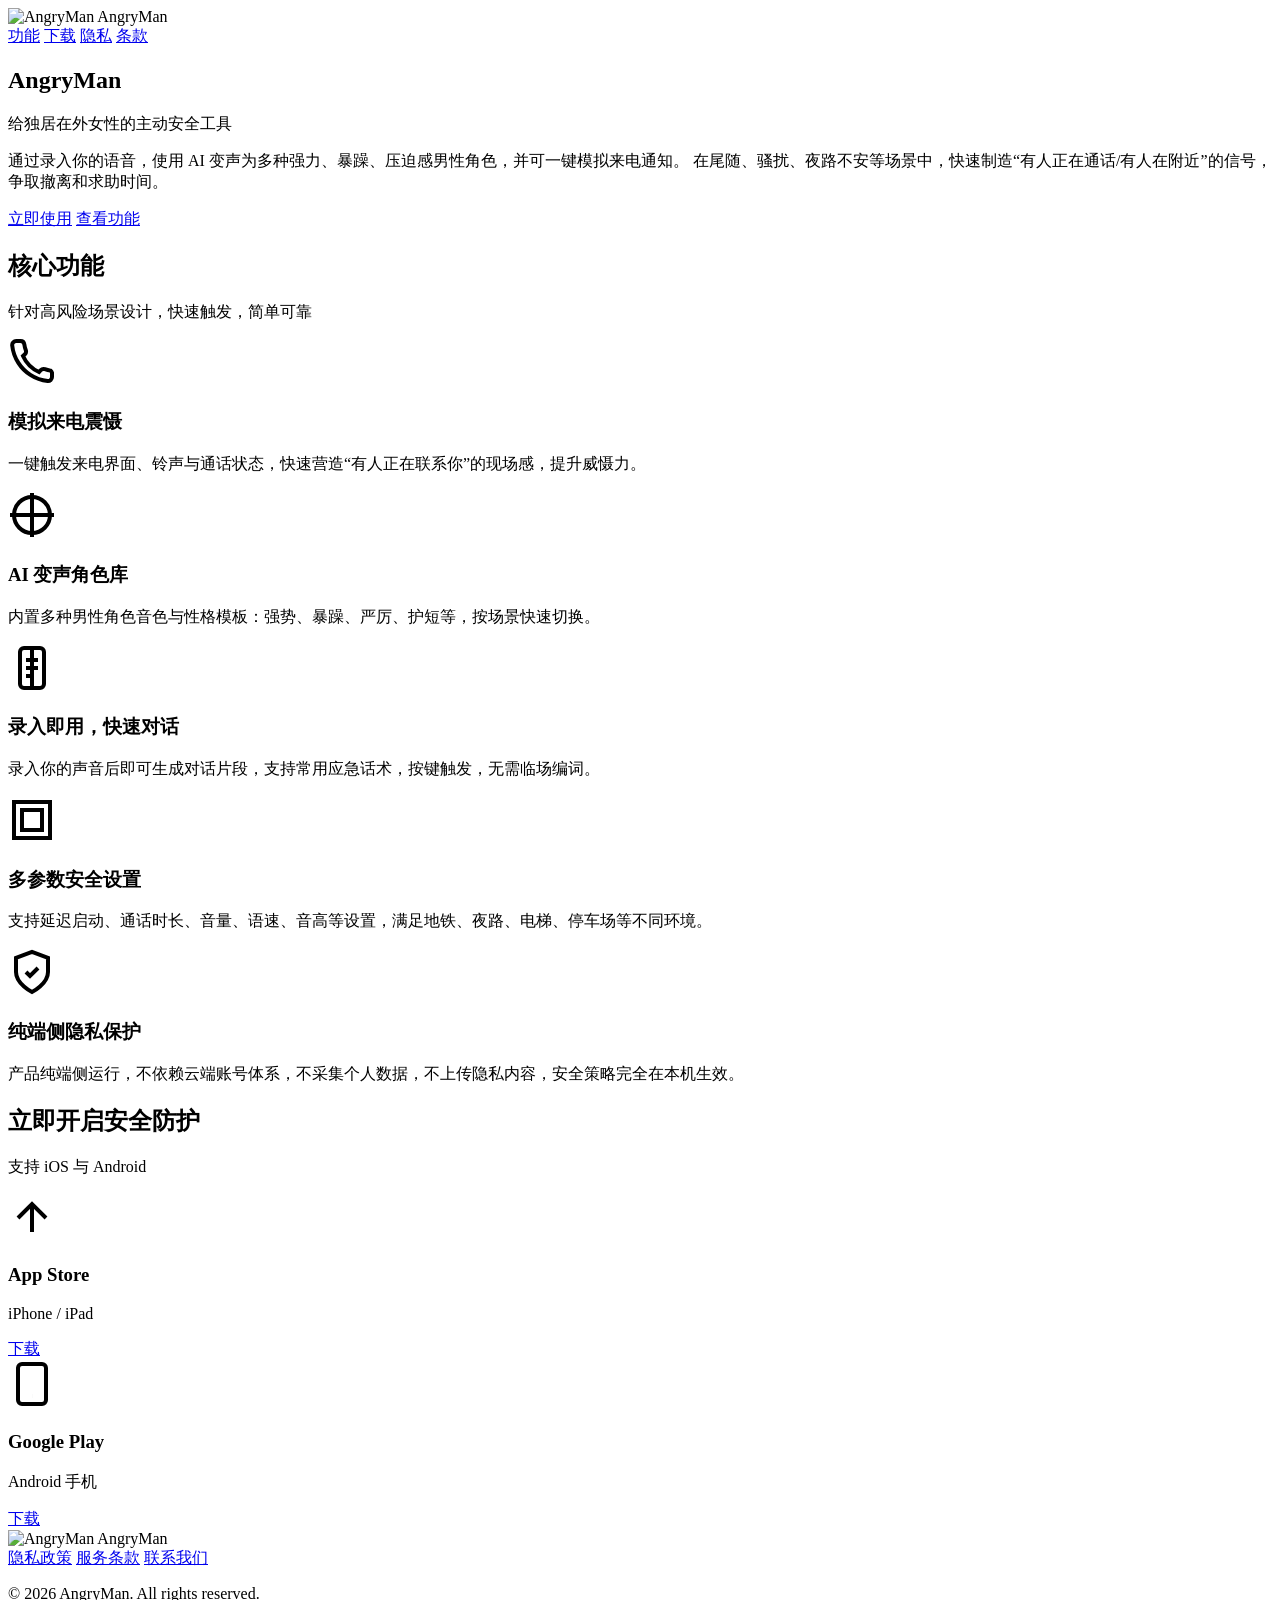
==== index.html @ 583b99df "Rewrite website copy for AngryMan safety positioning. Refocus landing, privacy, and terms pages on A" ====
<!DOCTYPE html>
<html lang="zh-CN">
<head>
    <meta charset="UTF-8">
    <meta name="viewport" content="width=device-width, initial-scale=1.0">
    <title>AngryMan - 独居女性安全防护APP</title>
    <meta name="description" content="AngryMan 是面向独居女性的纯端侧安全 APP，通过 AI 变声强力男性角色并模拟来电，在危险场景下形成震慑，帮助你争取主动与安全距离。">
    <meta name="keywords" content="AngryMan,女性安全,独居安全,AI变声,模拟来电,端侧隐私,防护APP">
    <link rel="preconnect" href="https://fonts.googleapis.com">
    <link rel="preconnect" href="https://fonts.gstatic.com" crossorigin>
    <link href="https://fonts.googleapis.com/css2?family=Inter:wght@400;500;600;700;800;900&display=swap" rel="stylesheet">
    <link rel="stylesheet" href="styles.css">
    <link rel="icon" type="image/png" href="assets/icon/app_icon.png">
</head>
<body>
    <nav class="navbar">
        <div class="nav-container">
            <div class="nav-logo">
                <img src="assets/icon/app_icon.png" alt="AngryMan" class="logo-img">
                <span class="logo-text">AngryMan</span>
            </div>
            <div class="nav-menu">
                <a href="#features" class="nav-link">功能</a>
                <a href="#download" class="nav-link">下载</a>
                <a href="privacy.html" class="nav-link">隐私</a>
                <a href="terms.html" class="nav-link">条款</a>
            </div>
        </div>
    </nav>

    <section class="hero">
        <div class="hero-container">
            <h1 class="hero-title">AngryMan</h1>
            <p class="hero-subtitle">给独居在外女性的主动安全工具</p>
            <p class="hero-description">
                通过录入你的语音，使用 AI 变声为多种强力、暴躁、压迫感男性角色，并可一键模拟来电通知。
                在尾随、骚扰、夜路不安等场景中，快速制造“有人正在通话/有人在附近”的信号，争取撤离和求助时间。
            </p>
            <div class="hero-buttons">
                <a href="#download" class="btn btn-primary">立即使用</a>
                <a href="#features" class="btn btn-secondary">查看功能</a>
            </div>
        </div>
    </section>

    <section id="features" class="features">
        <div class="container">
            <h2 class="section-title">核心功能</h2>
            <p class="section-subtitle">针对高风险场景设计，快速触发，简单可靠</p>

            <div class="features-grid">
                <div class="feature-card">
                    <div class="feature-icon">
                        <svg width="48" height="48" viewBox="0 0 24 24" fill="none" stroke="currentColor" stroke-width="2">
                            <path d="M22 16.92V19a2 2 0 0 1-2.18 2 19.79 19.79 0 0 1-8.63-3.07 19.5 19.5 0 0 1-6-6A19.79 19.79 0 0 1 2.1 3.18 2 2 0 0 1 4.09 1h2.09a2 2 0 0 1 2 1.72 12.84 12.84 0 0 0 .7 2.81 2 2 0 0 1-.45 2.11L7.5 8.5a16 16 0 0 0 8 8l.86-.93a2 2 0 0 1 2.11-.45 12.84 12.84 0 0 0 2.81.7A2 2 0 0 1 22 16.92z"/>
                        </svg>
                    </div>
                    <h3 class="feature-title">模拟来电震慑</h3>
                    <p class="feature-description">
                        一键触发来电界面、铃声与通话状态，快速营造“有人正在联系你”的现场感，提升威慑力。
                    </p>
                </div>

                <div class="feature-card">
                    <div class="feature-icon">
                        <svg width="48" height="48" viewBox="0 0 24 24" fill="none" stroke="currentColor" stroke-width="2">
                            <path d="M12 1v22M1 12h22"/>
                            <circle cx="12" cy="12" r="9"/>
                        </svg>
                    </div>
                    <h3 class="feature-title">AI 变声角色库</h3>
                    <p class="feature-description">
                        内置多种男性角色音色与性格模板：强势、暴躁、严厉、护短等，按场景快速切换。
                    </p>
                </div>

                <div class="feature-card">
                    <div class="feature-icon">
                        <svg width="48" height="48" viewBox="0 0 24 24" fill="none" stroke="currentColor" stroke-width="2">
                            <path d="M12 3v18"/>
                            <rect x="6" y="2" width="12" height="20" rx="2"/>
                            <path d="M9 8h6M9 12h6M9 16h4"/>
                        </svg>
                    </div>
                    <h3 class="feature-title">录入即用，快速对话</h3>
                    <p class="feature-description">
                        录入你的声音后即可生成对话片段，支持常用应急话术，按键触发，无需临场编词。
                    </p>
                </div>

                <div class="feature-card">
                    <div class="feature-icon">
                        <svg width="48" height="48" viewBox="0 0 24 24" fill="none" stroke="currentColor" stroke-width="2">
                            <path d="M3 3h18v18H3z"/>
                            <path d="M7 7h10v10H7z"/>
                        </svg>
                    </div>
                    <h3 class="feature-title">多参数安全设置</h3>
                    <p class="feature-description">
                        支持延迟启动、通话时长、音量、语速、音高等设置，满足地铁、夜路、电梯、停车场等不同环境。
                    </p>
                </div>

                <div class="feature-card">
                    <div class="feature-icon">
                        <svg width="48" height="48" viewBox="0 0 24 24" fill="none" stroke="currentColor" stroke-width="2">
                            <path d="M12 22s8-4 8-10V5l-8-3-8 3v7c0 6 8 10 8 10z"/>
                            <path d="M9 12l2 2 4-4"/>
                        </svg>
                    </div>
                    <h3 class="feature-title">纯端侧隐私保护</h3>
                    <p class="feature-description">
                        产品纯端侧运行，不依赖云端账号体系，不采集个人数据，不上传隐私内容，安全策略完全在本机生效。
                    </p>
                </div>
            </div>
        </div>
    </section>

    <section id="download" class="download">
        <div class="container">
            <h2 class="section-title">立即开启安全防护</h2>
            <p class="section-subtitle">支持 iOS 与 Android</p>

            <div class="download-grid">
                <div class="download-card">
                    <div class="download-icon">
                        <svg width="48" height="48" viewBox="0 0 24 24" fill="none" stroke="currentColor" stroke-width="2">
                            <path d="M12 19V5M5 12l7-7 7 7"/>
                        </svg>
                    </div>
                    <h3>App Store</h3>
                    <p>iPhone / iPad</p>
                    <a href="#" class="btn btn-primary">下载</a>
                </div>

                <div class="download-card">
                    <div class="download-icon">
                        <svg width="48" height="48" viewBox="0 0 24 24" fill="none" stroke="currentColor" stroke-width="2">
                            <rect x="5" y="2" width="14" height="20" rx="2" ry="2"/>
                            <line x1="12" y1="18" x2="12.01" y2="18"/>
                        </svg>
                    </div>
                    <h3>Google Play</h3>
                    <p>Android 手机</p>
                    <a href="#" class="btn btn-primary">下载</a>
                </div>
            </div>
        </div>
    </section>

    <footer class="footer">
        <div class="container">
            <div class="footer-content">
                <div class="footer-logo">
                    <img src="assets/icon/app_icon.png" alt="AngryMan" class="logo-img">
                    <span class="logo-text">AngryMan</span>
                </div>
                <div class="footer-links">
                    <a href="privacy.html">隐私政策</a>
                    <a href="terms.html">服务条款</a>
                    <a href="mailto:xiongsl2013@gmail.com">联系我们</a>
                </div>
            </div>
            <div class="footer-bottom">
                <p>&copy; 2026 AngryMan. All rights reserved.</p>
            </div>
        </div>
    </footer>

    <script src="script.js"></script>
</body>
</html>
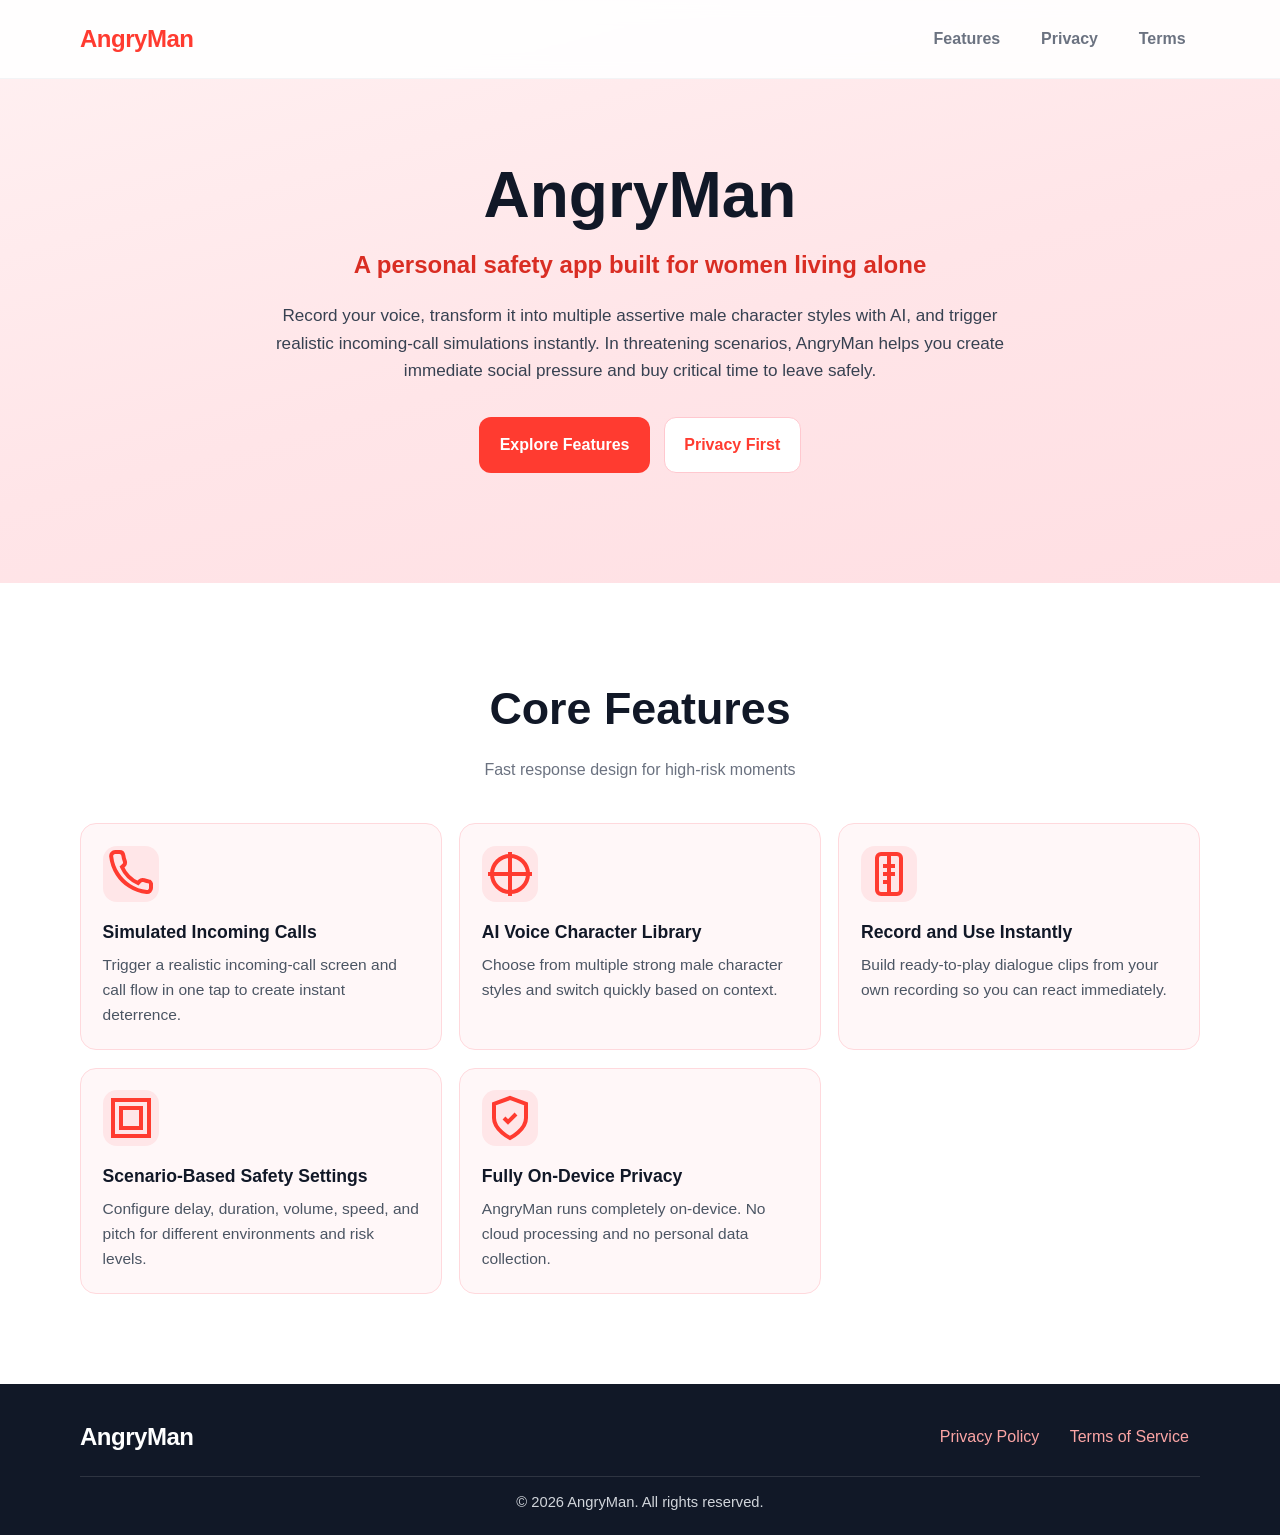
==== commit 18e9ff1b: "Align website visuals with AngryMan app theme. Switch the site to an English red/pink style consiste" ====
--- a/index.html
+++ b/index.html
@@ -1,29 +1,26 @@
 <!DOCTYPE html>
-<html lang="zh-CN">
+<html lang="en">
 <head>
     <meta charset="UTF-8">
     <meta name="viewport" content="width=device-width, initial-scale=1.0">
-    <title>AngryMan - 独居女性安全防护APP</title>
-    <meta name="description" content="AngryMan 是面向独居女性的纯端侧安全 APP，通过 AI 变声强力男性角色并模拟来电，在危险场景下形成震慑，帮助你争取主动与安全距离。">
-    <meta name="keywords" content="AngryMan,女性安全,独居安全,AI变声,模拟来电,端侧隐私,防护APP">
+    <title>AngryMan - Personal Safety App for Women</title>
+    <meta name="description" content="AngryMan helps women living alone improve personal safety using AI voice transformation and simulated incoming calls in risky situations.">
+    <meta name="keywords" content="AngryMan, women safety app, AI voice changer, fake incoming call, on-device privacy">
     <link rel="preconnect" href="https://fonts.googleapis.com">
     <link rel="preconnect" href="https://fonts.gstatic.com" crossorigin>
     <link href="https://fonts.googleapis.com/css2?family=Inter:wght@400;500;600;700;800;900&display=swap" rel="stylesheet">
     <link rel="stylesheet" href="styles.css">
-    <link rel="icon" type="image/png" href="assets/icon/app_icon.png">
 </head>
 <body>
     <nav class="navbar">
         <div class="nav-container">
             <div class="nav-logo">
-                <img src="assets/icon/app_icon.png" alt="AngryMan" class="logo-img">
                 <span class="logo-text">AngryMan</span>
             </div>
             <div class="nav-menu">
-                <a href="#features" class="nav-link">功能</a>
-                <a href="#download" class="nav-link">下载</a>
-                <a href="privacy.html" class="nav-link">隐私</a>
-                <a href="terms.html" class="nav-link">条款</a>
+                <a href="#features" class="nav-link">Features</a>
+                <a href="privacy.html" class="nav-link">Privacy</a>
+                <a href="terms.html" class="nav-link">Terms</a>
             </div>
         </div>
     </nav>
@@ -31,22 +28,23 @@
     <section class="hero">
         <div class="hero-container">
             <h1 class="hero-title">AngryMan</h1>
-            <p class="hero-subtitle">给独居在外女性的主动安全工具</p>
+            <p class="hero-subtitle">A personal safety app built for women living alone</p>
             <p class="hero-description">
-                通过录入你的语音，使用 AI 变声为多种强力、暴躁、压迫感男性角色，并可一键模拟来电通知。
-                在尾随、骚扰、夜路不安等场景中，快速制造“有人正在通话/有人在附近”的信号，争取撤离和求助时间。
+                Record your voice, transform it into multiple assertive male character styles with AI,
+                and trigger realistic incoming-call simulations instantly. In threatening scenarios, AngryMan
+                helps you create immediate social pressure and buy critical time to leave safely.
             </p>
             <div class="hero-buttons">
-                <a href="#download" class="btn btn-primary">立即使用</a>
-                <a href="#features" class="btn btn-secondary">查看功能</a>
+                <a href="#features" class="btn btn-primary">Explore Features</a>
+                <a href="privacy.html" class="btn btn-secondary">Privacy First</a>
             </div>
         </div>
     </section>
 
     <section id="features" class="features">
         <div class="container">
-            <h2 class="section-title">核心功能</h2>
-            <p class="section-subtitle">针对高风险场景设计，快速触发，简单可靠</p>
+            <h2 class="section-title">Core Features</h2>
+            <p class="section-subtitle">Fast response design for high-risk moments</p>
 
             <div class="features-grid">
                 <div class="feature-card">
@@ -55,9 +53,9 @@
                             <path d="M22 16.92V19a2 2 0 0 1-2.18 2 19.79 19.79 0 0 1-8.63-3.07 19.5 19.5 0 0 1-6-6A19.79 19.79 0 0 1 2.1 3.18 2 2 0 0 1 4.09 1h2.09a2 2 0 0 1 2 1.72 12.84 12.84 0 0 0 .7 2.81 2 2 0 0 1-.45 2.11L7.5 8.5a16 16 0 0 0 8 8l.86-.93a2 2 0 0 1 2.11-.45 12.84 12.84 0 0 0 2.81.7A2 2 0 0 1 22 16.92z"/>
                         </svg>
                     </div>
-                    <h3 class="feature-title">模拟来电震慑</h3>
+                    <h3 class="feature-title">Simulated Incoming Calls</h3>
                     <p class="feature-description">
-                        一键触发来电界面、铃声与通话状态，快速营造“有人正在联系你”的现场感，提升威慑力。
+                        Trigger a realistic incoming-call screen and call flow in one tap to create instant deterrence.
                     </p>
                 </div>
 
@@ -68,9 +66,9 @@
                             <circle cx="12" cy="12" r="9"/>
                         </svg>
                     </div>
-                    <h3 class="feature-title">AI 变声角色库</h3>
+                    <h3 class="feature-title">AI Voice Character Library</h3>
                     <p class="feature-description">
-                        内置多种男性角色音色与性格模板：强势、暴躁、严厉、护短等，按场景快速切换。
+                        Choose from multiple strong male character styles and switch quickly based on context.
                     </p>
                 </div>
 
@@ -82,9 +80,9 @@
                             <path d="M9 8h6M9 12h6M9 16h4"/>
                         </svg>
                     </div>
-                    <h3 class="feature-title">录入即用，快速对话</h3>
+                    <h3 class="feature-title">Record and Use Instantly</h3>
                     <p class="feature-description">
-                        录入你的声音后即可生成对话片段，支持常用应急话术，按键触发，无需临场编词。
+                        Build ready-to-play dialogue clips from your own recording so you can react immediately.
                     </p>
                 </div>
 
@@ -95,9 +93,9 @@
                             <path d="M7 7h10v10H7z"/>
                         </svg>
                     </div>
-                    <h3 class="feature-title">多参数安全设置</h3>
+                    <h3 class="feature-title">Scenario-Based Safety Settings</h3>
                     <p class="feature-description">
-                        支持延迟启动、通话时长、音量、语速、音高等设置，满足地铁、夜路、电梯、停车场等不同环境。
+                        Configure delay, duration, volume, speed, and pitch for different environments and risk levels.
                     </p>
                 </div>
 
@@ -108,42 +106,10 @@
                             <path d="M9 12l2 2 4-4"/>
                         </svg>
                     </div>
-                    <h3 class="feature-title">纯端侧隐私保护</h3>
+                    <h3 class="feature-title">Fully On-Device Privacy</h3>
                     <p class="feature-description">
-                        产品纯端侧运行，不依赖云端账号体系，不采集个人数据，不上传隐私内容，安全策略完全在本机生效。
+                        AngryMan runs completely on-device. No cloud processing and no personal data collection.
                     </p>
-                </div>
-            </div>
-        </div>
-    </section>
-
-    <section id="download" class="download">
-        <div class="container">
-            <h2 class="section-title">立即开启安全防护</h2>
-            <p class="section-subtitle">支持 iOS 与 Android</p>
-
-            <div class="download-grid">
-                <div class="download-card">
-                    <div class="download-icon">
-                        <svg width="48" height="48" viewBox="0 0 24 24" fill="none" stroke="currentColor" stroke-width="2">
-                            <path d="M12 19V5M5 12l7-7 7 7"/>
-                        </svg>
-                    </div>
-                    <h3>App Store</h3>
-                    <p>iPhone / iPad</p>
-                    <a href="#" class="btn btn-primary">下载</a>
-                </div>
-
-                <div class="download-card">
-                    <div class="download-icon">
-                        <svg width="48" height="48" viewBox="0 0 24 24" fill="none" stroke="currentColor" stroke-width="2">
-                            <rect x="5" y="2" width="14" height="20" rx="2" ry="2"/>
-                            <line x1="12" y1="18" x2="12.01" y2="18"/>
-                        </svg>
-                    </div>
-                    <h3>Google Play</h3>
-                    <p>Android 手机</p>
-                    <a href="#" class="btn btn-primary">下载</a>
                 </div>
             </div>
         </div>
@@ -153,13 +119,11 @@
         <div class="container">
             <div class="footer-content">
                 <div class="footer-logo">
-                    <img src="assets/icon/app_icon.png" alt="AngryMan" class="logo-img">
                     <span class="logo-text">AngryMan</span>
                 </div>
                 <div class="footer-links">
-                    <a href="privacy.html">隐私政策</a>
-                    <a href="terms.html">服务条款</a>
-                    <a href="mailto:xiongsl2013@gmail.com">联系我们</a>
+                    <a href="privacy.html">Privacy Policy</a>
+                    <a href="terms.html">Terms of Service</a>
                 </div>
             </div>
             <div class="footer-bottom">
--- a/styles.css
+++ b/styles.css
@@ -0,0 +1,262 @@
+* {
+    margin: 0;
+    padding: 0;
+    box-sizing: border-box;
+}
+
+:root {
+    --primary: #ff3b30;
+    --primary-dark: #d92d23;
+    --primary-soft: #ffe8ea;
+    --bg: #ffffff;
+    --bg-soft: #fff7f8;
+    --text: #1f2937;
+    --text-secondary: #6b7280;
+    --border: #ffd9dd;
+    --shadow: 0 10px 30px rgba(255, 59, 48, 0.12);
+    --radius: 16px;
+}
+
+html {
+    scroll-behavior: smooth;
+}
+
+body {
+    font-family: 'Inter', -apple-system, BlinkMacSystemFont, 'Segoe UI', sans-serif;
+    line-height: 1.6;
+    color: var(--text);
+    background: var(--bg);
+}
+
+.container,
+.nav-container {
+    width: min(1120px, 92%);
+    margin: 0 auto;
+}
+
+.navbar {
+    position: fixed;
+    inset: 0 0 auto 0;
+    z-index: 1000;
+    background: rgba(255, 255, 255, 0.9);
+    backdrop-filter: blur(10px);
+    border-bottom: 1px solid #f3f4f6;
+    transition: 0.25s ease;
+}
+
+.navbar.scrolled {
+    box-shadow: 0 8px 24px rgba(17, 24, 39, 0.08);
+}
+
+.nav-container {
+    height: 78px;
+    display: flex;
+    justify-content: space-between;
+    align-items: center;
+}
+
+.logo-text {
+    font-size: 1.5rem;
+    font-weight: 800;
+    color: var(--primary);
+    letter-spacing: -0.02em;
+}
+
+.nav-menu {
+    display: flex;
+    gap: 0.75rem;
+}
+
+.nav-link {
+    text-decoration: none;
+    color: var(--text-secondary);
+    font-weight: 600;
+    padding: 0.55rem 0.9rem;
+    border-radius: 999px;
+    transition: 0.2s ease;
+}
+
+.nav-link:hover {
+    color: var(--primary);
+    background: var(--primary-soft);
+}
+
+.hero {
+    padding: 160px 0 110px;
+    background: linear-gradient(165deg, #fff1f2 0%, #ffe5e8 55%, #ffdfe3 100%);
+    text-align: center;
+}
+
+.hero-container {
+    width: min(900px, 92%);
+    margin: 0 auto;
+}
+
+.hero-title {
+    font-size: clamp(2.2rem, 5vw, 4rem);
+    line-height: 1.1;
+    color: #111827;
+    margin-bottom: 1rem;
+}
+
+.hero-subtitle {
+    font-size: clamp(1.1rem, 2.2vw, 1.5rem);
+    color: var(--primary-dark);
+    margin-bottom: 1.1rem;
+    font-weight: 600;
+}
+
+.hero-description {
+    color: #374151;
+    max-width: 760px;
+    margin: 0 auto;
+    font-size: 1.07rem;
+}
+
+.hero-buttons {
+    display: flex;
+    justify-content: center;
+    gap: 0.9rem;
+    margin-top: 2rem;
+    flex-wrap: wrap;
+}
+
+.btn {
+    text-decoration: none;
+    font-weight: 700;
+    border-radius: 12px;
+    padding: 0.9rem 1.2rem;
+    transition: 0.2s ease;
+    border: 1px solid transparent;
+}
+
+.btn-primary {
+    background: var(--primary);
+    color: white;
+}
+
+.btn-primary:hover {
+    background: var(--primary-dark);
+    transform: translateY(-1px);
+}
+
+.btn-secondary {
+    color: var(--primary);
+    background: #ffffff;
+    border-color: #ffc8cf;
+}
+
+.btn-secondary:hover {
+    background: #fff5f6;
+}
+
+.features {
+    padding: 90px 0;
+    background: var(--bg);
+}
+
+.section-title {
+    font-size: clamp(1.8rem, 4vw, 2.8rem);
+    text-align: center;
+    margin-bottom: 0.8rem;
+    color: #111827;
+}
+
+.section-subtitle {
+    text-align: center;
+    color: var(--text-secondary);
+    margin-bottom: 2.5rem;
+}
+
+.features-grid {
+    display: grid;
+    grid-template-columns: repeat(auto-fit, minmax(270px, 1fr));
+    gap: 1.1rem;
+}
+
+.feature-card {
+    border: 1px solid var(--border);
+    border-radius: var(--radius);
+    padding: 1.35rem;
+    background: var(--bg-soft);
+    transition: 0.2s ease;
+}
+
+.feature-card:hover {
+    transform: translateY(-2px);
+    box-shadow: var(--shadow);
+}
+
+.feature-icon {
+    width: 56px;
+    height: 56px;
+    border-radius: 14px;
+    background: #ffe6e8;
+    color: var(--primary);
+    display: grid;
+    place-items: center;
+    margin-bottom: 1rem;
+}
+
+.feature-title {
+    font-size: 1.1rem;
+    margin-bottom: 0.45rem;
+    color: #111827;
+}
+
+.feature-description {
+    color: #4b5563;
+    font-size: 0.97rem;
+}
+
+.footer {
+    background: #111827;
+    color: #d1d5db;
+    padding: 2.1rem 0 1.3rem;
+}
+
+.footer-content {
+    display: flex;
+    justify-content: space-between;
+    align-items: center;
+    gap: 1rem;
+}
+
+.footer-logo .logo-text {
+    color: #ffffff;
+}
+
+.footer-links {
+    display: flex;
+    gap: 0.5rem;
+}
+
+.footer-links a {
+    text-decoration: none;
+    color: #fca5a5;
+    border-radius: 999px;
+    padding: 0.4rem 0.7rem;
+}
+
+.footer-links a:hover {
+    background: rgba(255, 255, 255, 0.08);
+}
+
+.footer-bottom {
+    margin-top: 1.2rem;
+    padding-top: 0.9rem;
+    border-top: 1px solid rgba(255, 255, 255, 0.12);
+    text-align: center;
+    font-size: 0.92rem;
+}
+
+@media (max-width: 768px) {
+    .nav-menu {
+        display: none;
+    }
+
+    .footer-content {
+        flex-direction: column;
+        align-items: flex-start;
+    }
+}
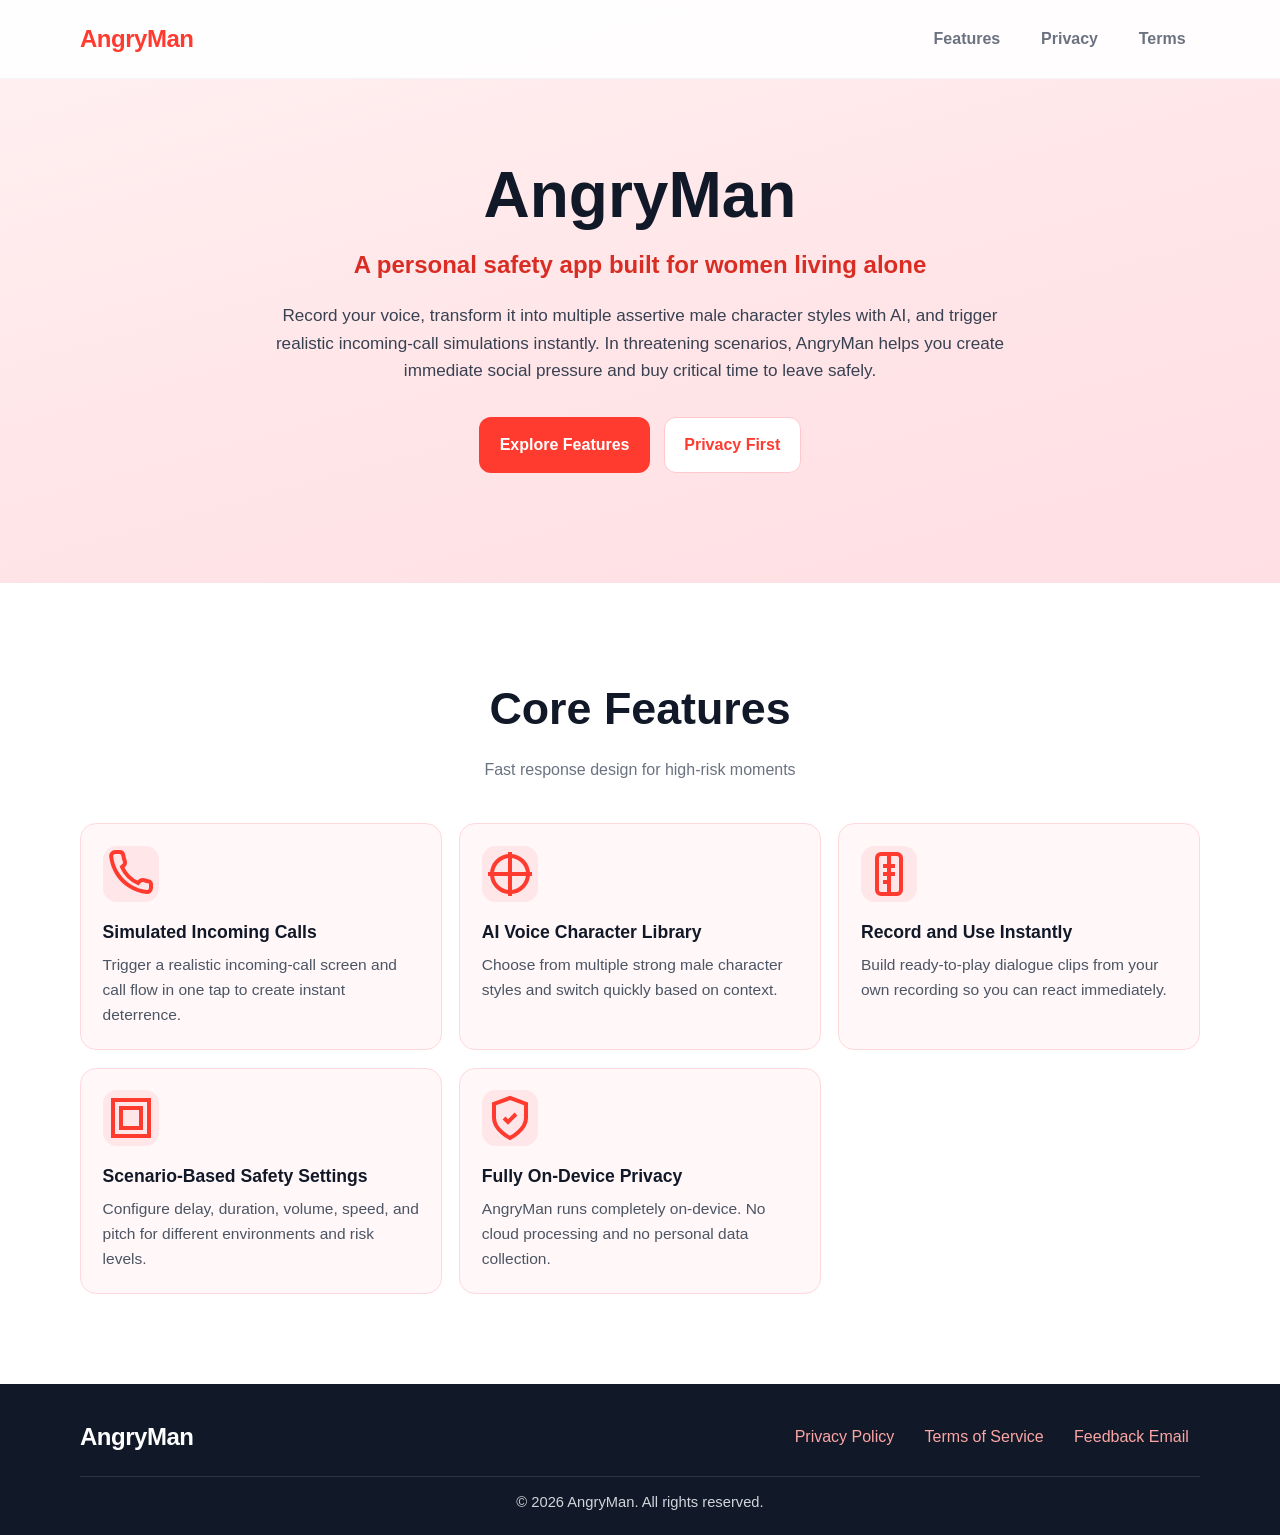
==== commit f2f8379f: "Update website legal/footer content and support contact links. Refresh landing footer and policy pag" ====
--- a/index.html
+++ b/index.html
@@ -124,6 +124,7 @@
                 <div class="footer-links">
                     <a href="privacy.html">Privacy Policy</a>
                     <a href="terms.html">Terms of Service</a>
+                    <a href="mailto:wangying245028@gmail.com">Feedback Email</a>
                 </div>
             </div>
             <div class="footer-bottom">
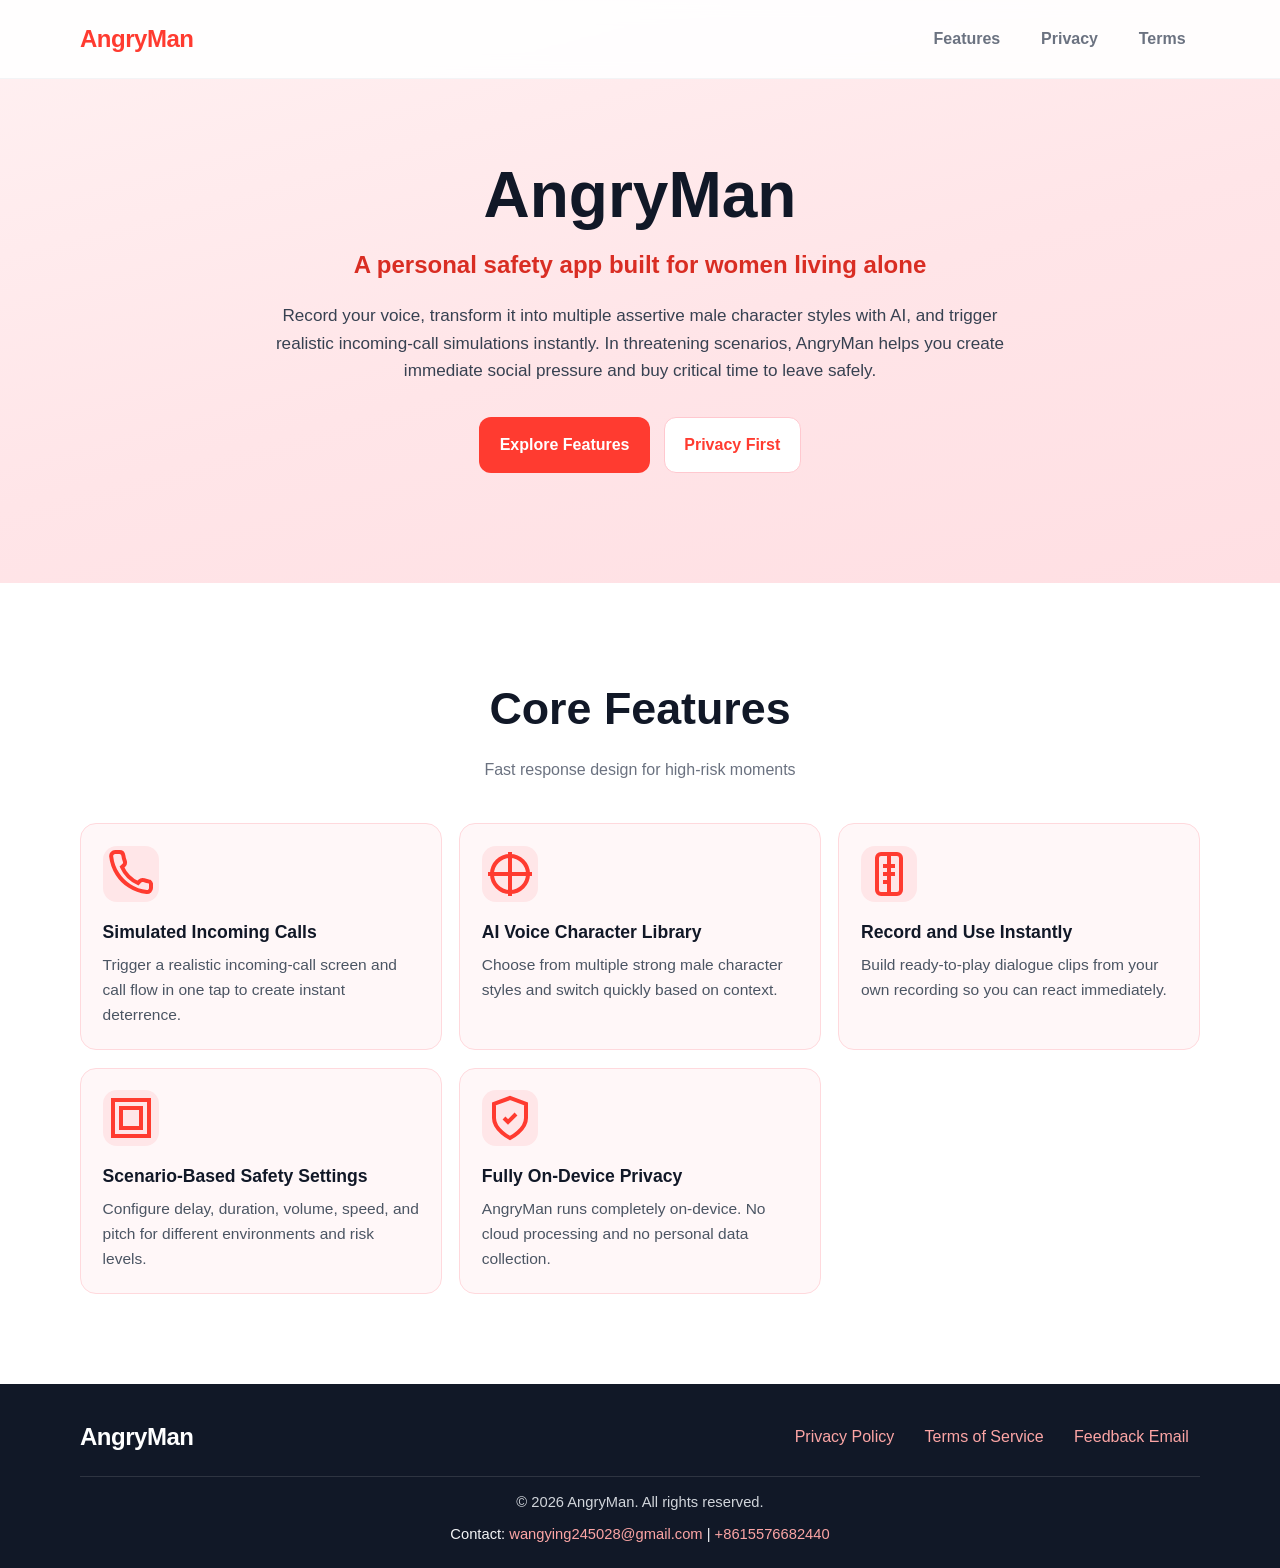
==== commit c4a667a8: "Show contact email and phone prominently in website footer. Add explicit email and phone number disp" ====
--- a/index.html
+++ b/index.html
@@ -129,6 +129,10 @@
             </div>
             <div class="footer-bottom">
                 <p>&copy; 2026 AngryMan. All rights reserved.</p>
+                <p class="footer-contact">
+                    Contact: <a href="mailto:wangying245028@gmail.com">wangying245028@gmail.com</a> | 
+                    <a href="tel:+8615576682440">+8615576682440</a>
+                </p>
             </div>
         </div>
     </footer>
--- a/styles.css
+++ b/styles.css
@@ -250,6 +250,20 @@
     font-size: 0.92rem;
 }
 
+.footer-contact {
+    margin-top: 0.55rem;
+    color: #f3f4f6;
+}
+
+.footer-contact a {
+    color: #fca5a5;
+    text-decoration: none;
+}
+
+.footer-contact a:hover {
+    text-decoration: underline;
+}
+
 @media (max-width: 768px) {
     .nav-menu {
         display: none;
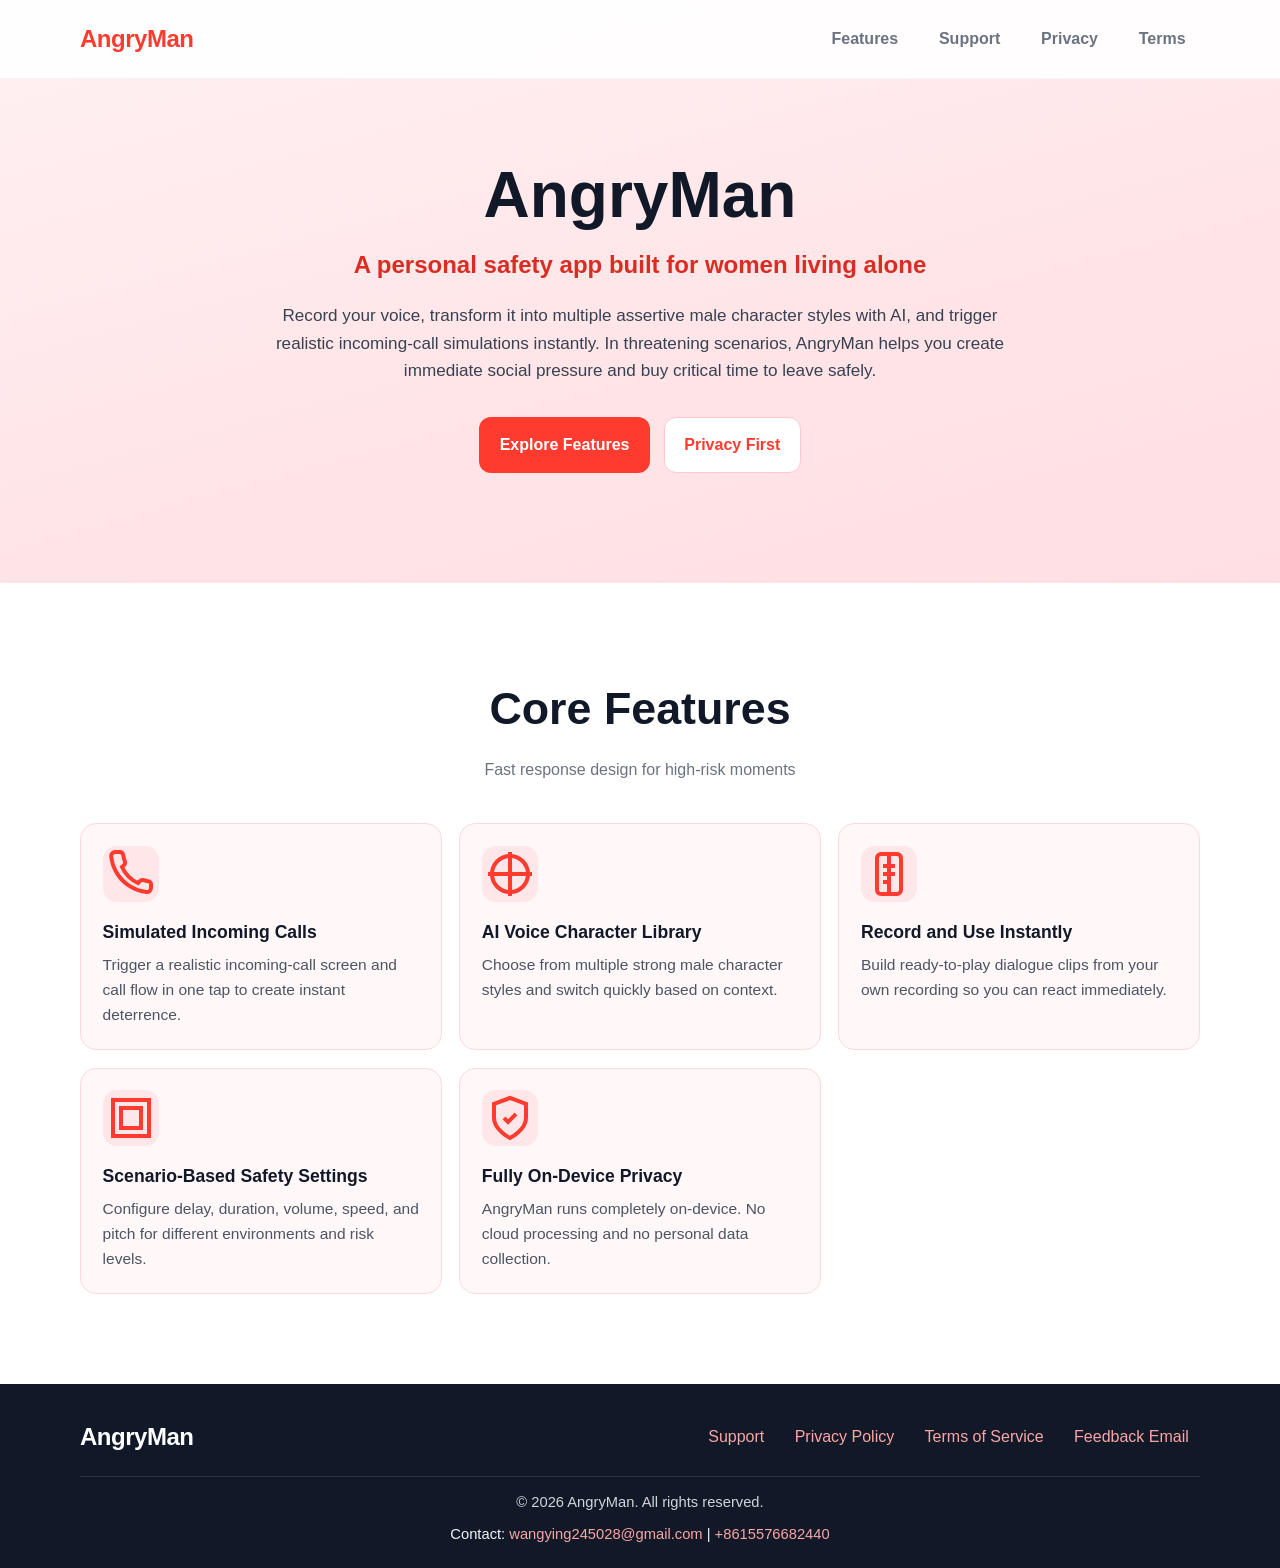
==== commit 29d2b286: "Add dedicated support page for App Store review. Publish a functional support URL and expose Support" ====
--- a/index.html
+++ b/index.html
@@ -19,6 +19,7 @@
             </div>
             <div class="nav-menu">
                 <a href="#features" class="nav-link">Features</a>
+                <a href="support.html" class="nav-link">Support</a>
                 <a href="privacy.html" class="nav-link">Privacy</a>
                 <a href="terms.html" class="nav-link">Terms</a>
             </div>
@@ -122,6 +123,7 @@
                     <span class="logo-text">AngryMan</span>
                 </div>
                 <div class="footer-links">
+                    <a href="support.html">Support</a>
                     <a href="privacy.html">Privacy Policy</a>
                     <a href="terms.html">Terms of Service</a>
                     <a href="mailto:wangying245028@gmail.com">Feedback Email</a>
